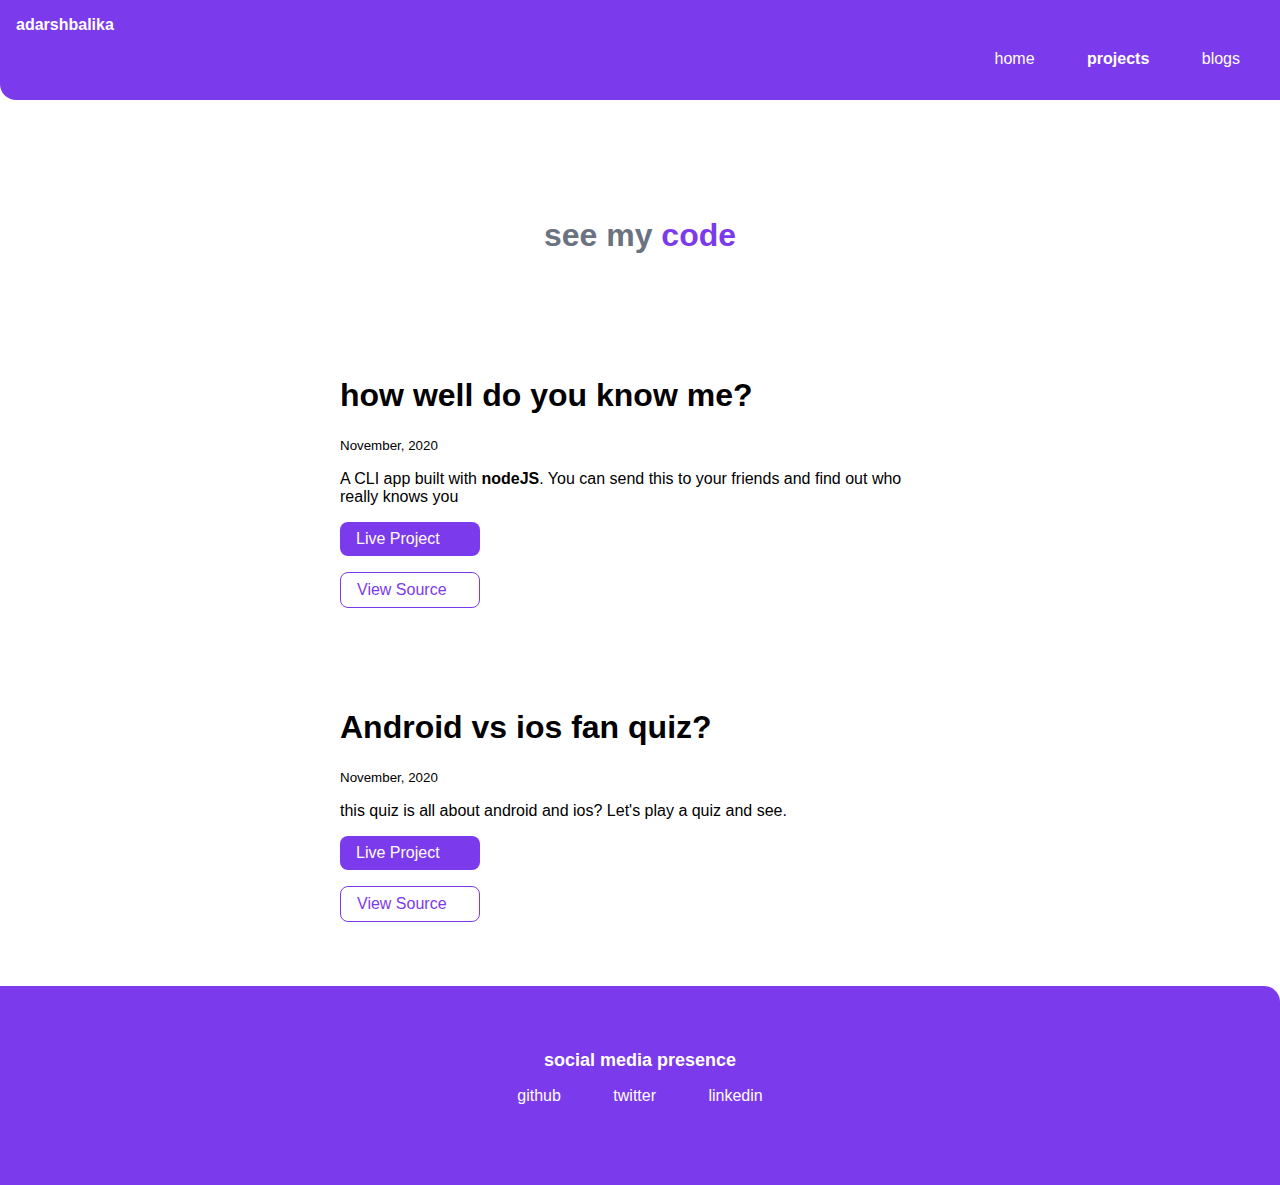
==== projects.html @ f3038d7a "this is my first website" ====
<!DOCTYPE html>
<html lang="en">
<head>
    <meta charset="UTF-8">
    <meta http-equiv="X-UA-Compatible" content="IE=edge">
    <meta name="viewport" content="width=device-width, initial-scale=1.0">
    <title>Projects | adarsh balak </title>
    <link rel="stylesheet" href="/style.css">
    <title>Blogs | adarshbalak </title>
</head>
<body>
    <nav class="navigation container">
        <div class="nav-brand">adarshbalika</div>
        <ul class="list-non-bullet nav-pills">
            <li class="list-item-inline">
                <a class="link" href="/">home</a>
            </li>
            <li class="list-item-inline">
                <a class="link link-active" href="/projects.html">projects</a>
            </li>
            <li class="list-item-inline">
                <a class="link" href="/blogs.html">blogs</a>
            </li>
        </ul>
    </nav>

    <header class="hero">
        <h1 class="hero-heading">see my <span class="heading-inverted"> code</span></h1>
    </header>

    <ul class="list-non-bullet">

        <li>
            <article class="showcase-list container container-center ">
                <h1>how well do you know me?</h1>
                <small>November, 2020</small>
                <p>A CLI app built with <strong>nodeJS</strong>. You can send this to your friends and find out who really knows you</p>   
                <a class="link link-primary" href="https://replit.com/@techforfor/markOnejs#index.js">Live Project</a>
                <a class="link link-secondary" href="https://github.com/aniketnimkar/markOne.js">View Source</a>
            </article>   
        </li>
        <li>
            <article class="showcase-list container container-center ">
                <h1>Android vs ios fan quiz?</h1>
            <small>November, 2020</small>
            <p>this quiz is all about android and ios? Let's play a quiz and see.</p>
            <a class="link link-primary" href="https://replit.com/@techforfor/markTwojs#index.js">Live Project</a>
            <a class="link link-secondary" href="https://github.com/aniketnimkar/markTwo.js">View Source</a>
            </article>
            
        </li>

    </ul>

    <footer class="footer">
        <div class="footer-header">social media presence</div>
        <ul class="social-links list-non-bullet">
            <li class="list-item-inline">
                <a class="link" href="https://github.com/aniketnimkar">
                    github
                </a>
            </li>
            <li class="list-item-inline">
                <a class="link" href="https://twitter.com/nimkar_aniket">
                    twitter
                </a>
            </li>
            <li class="list-item-inline">
                <a class="link" href="https://www.linkedin.com/in/aniket-nimkar-a95b53118/">
                    linkedin
                </a>
            </li>
            
        </ul>
    </footer>

</body>
</html>
---- style.css ----
@import url('https://fonts.googleapis.com/css2?family=Oswald&display=swap');


    :root {
        --primary-color: #7C3AED;
        --off-white: #F3F4F6;
        --dark-gray: #6B7280;
    }
    
    body {
        font-family: 'Montserrat', sans-serif;
        margin: 0px
    }
    
    hr {
        margin: 2rem 0rem;
    }
    
    /** spaces **/
    
    .margin-md {
        margin: 2rem;
    }
    
    /** container **/
    .container {
        padding: 0rem 1rem;
    }
    
    .container-center {
        max-width: 600px;
        margin: auto;
    }
    
    /** links **/
    .link {
        box-sizing: border-box;
        text-decoration: none;
        padding: 0.5rem 1rem;
    }
    
    .link-primary {
        background-color: var(--primary-color);
        border-radius: 0.5rem;
        color: white;
        display: block;
        max-width: 140px;
        margin: 1rem 1rem 1rem 0rem;
    }
    
    .link-secondary {
        color: var(--primary-color);
        border-radius: 0.5rem;
        border: 1px solid var(--primary-color);
        display: block;
        max-width: 140px;
        margin: 1rem 1rem 1rem 0rem;
    }
    
    /** look into BEM naming convention for CSS **/
    
    /** lists **/
    
    .list-non-bullet {
        list-style: none;
        padding-inline-start: 0px;
    }
    
    .list-item-inline {
        display: inline;
        padding: 0rem 0.5rem;
    }
    
    /** navigation **/
    
    .navigation {
        background-color: var(--primary-color);
        color: white;
        padding: 1rem;
        border-bottom-left-radius: 1rem;
    }
    
    .navigation .nav-brand {
        font-weight: bold;
    }
    
    .navigation .nav-pills {
        text-align: right;
    }
    
    .navigation .link {
        color: white;
    }
    
    .navigation .link-active {
        font-weight: bold;
    }
    
    /** header **/
    
    .hero {
        padding: 2rem;
        padding-top: 5rem;
    
    }
    
    .hero .hero-img {
        max-width: 80%;
        width: 350px;
        display: block;
        margin: auto;
    }
    
    .hero .hero-heading {
        text-align: center;
        padding-top: 1rem;
        color: var(--dark-gray);
    }
    
    .hero .hero-heading .heading-inverted {
        color: var(--primary-color);
    }
    
    /** sections **/
    
    .section {
        padding: 2rem;
    }
    
    .section h1 {
        text-align: center;
    
    }
    
    .ow {
        background-color: var(--off-white);
    }
    
    /** footers **/
    
    .footer {
        background-color: var(--primary-color);
        padding: 4rem 1rem;
        text-align: center;
        color: white;
        border-top-right-radius: 1rem;
    }
    
    .footer .link {
        color: white
    }
    
    .footer .footer-header {
        font-weight: bold;
        font-size: large;
    }
    
    .footer ul {
        padding-inline-start: 0px;
    }
    
    /** projects **/
    .showcase-list {
        padding: 2rem;
    }
    
    /** blogs **/
    .showcase-blog {
        padding-bottom: 6rem;
    }
    /* :root {
        --primary-color: #7C3AED;
        --off-white:#c3cada;
        --dark-gray: #27272a;
    }

    body {
        font-family: 'Oswald', sans-serif;
    }

    hr {
        margin: 1rem 0rem;
    }

    /* container */

    /* .container {
        padding: 0rem 1rem;
    }

    .container-center {
        max-width: 600px;
        margin: auto;
    }

    /* links */
    /* .link {
        text-decoration: none;
        padding: 0.5rem 1rem;
        
    }

    .link-primary {
        background-color: var(--primary-color);
        border-radius: 0.5rem;
        color: rgb(255, 255, 255);
        
    }

    .link-secondary {
        color: var(--primary-color);
        border-radius: 0.5rem;
        border: 1px solid var(--primary-color);
    } */ 


    /* list */

    /* .non-bullet-list {
        list-style: none;
    }

    .list-item-inline {
        display: inline;
        padding: 0rem 0.5rem;
    } */

    /* navigation */

    /* .navigation {
        background-color: var(--primary-color);
        color: white;
        padding: 1rem;
        border-bottom-left-radius: 1rem;
    }

    .navigation .nav-brand {
        font-weight: bold;
        font-size: 1.5rem;
    }

    .navigation .nav-pills {
        text-align: right;
        font-size: 1.1rem;
    }

    .navigation .link {
        color: white;
    } */

    /* header */

    /* .hero {
        padding: 2rem;
    }

    .hero .hero-img {
        max-width: 350px;
        display: block;
        margin: auto;
    }

    .hero .hero-heading {
        padding-top: 1rem;
        color: gray;
        text-align: center;
    } */

    /* section */
    /* .section h1, p {
        text-align: center;
        padding: 0rem;
    }

     ow{
        background-color: var(--off-white);
    } */


   /* footer  */

   /* footer{
    background-color: var(--dark-gray);
    padding: 2rem 1rem;
    text-align: center;
    color: white;
    border-top-right-radius: 1rem;
   }

   .footer .link{
    color: white;
    padding-inline-start:0px;
    text-align: center;
   }

   .footer .footer-header {
    font-weight: bold;
    font-size: large;
   } */
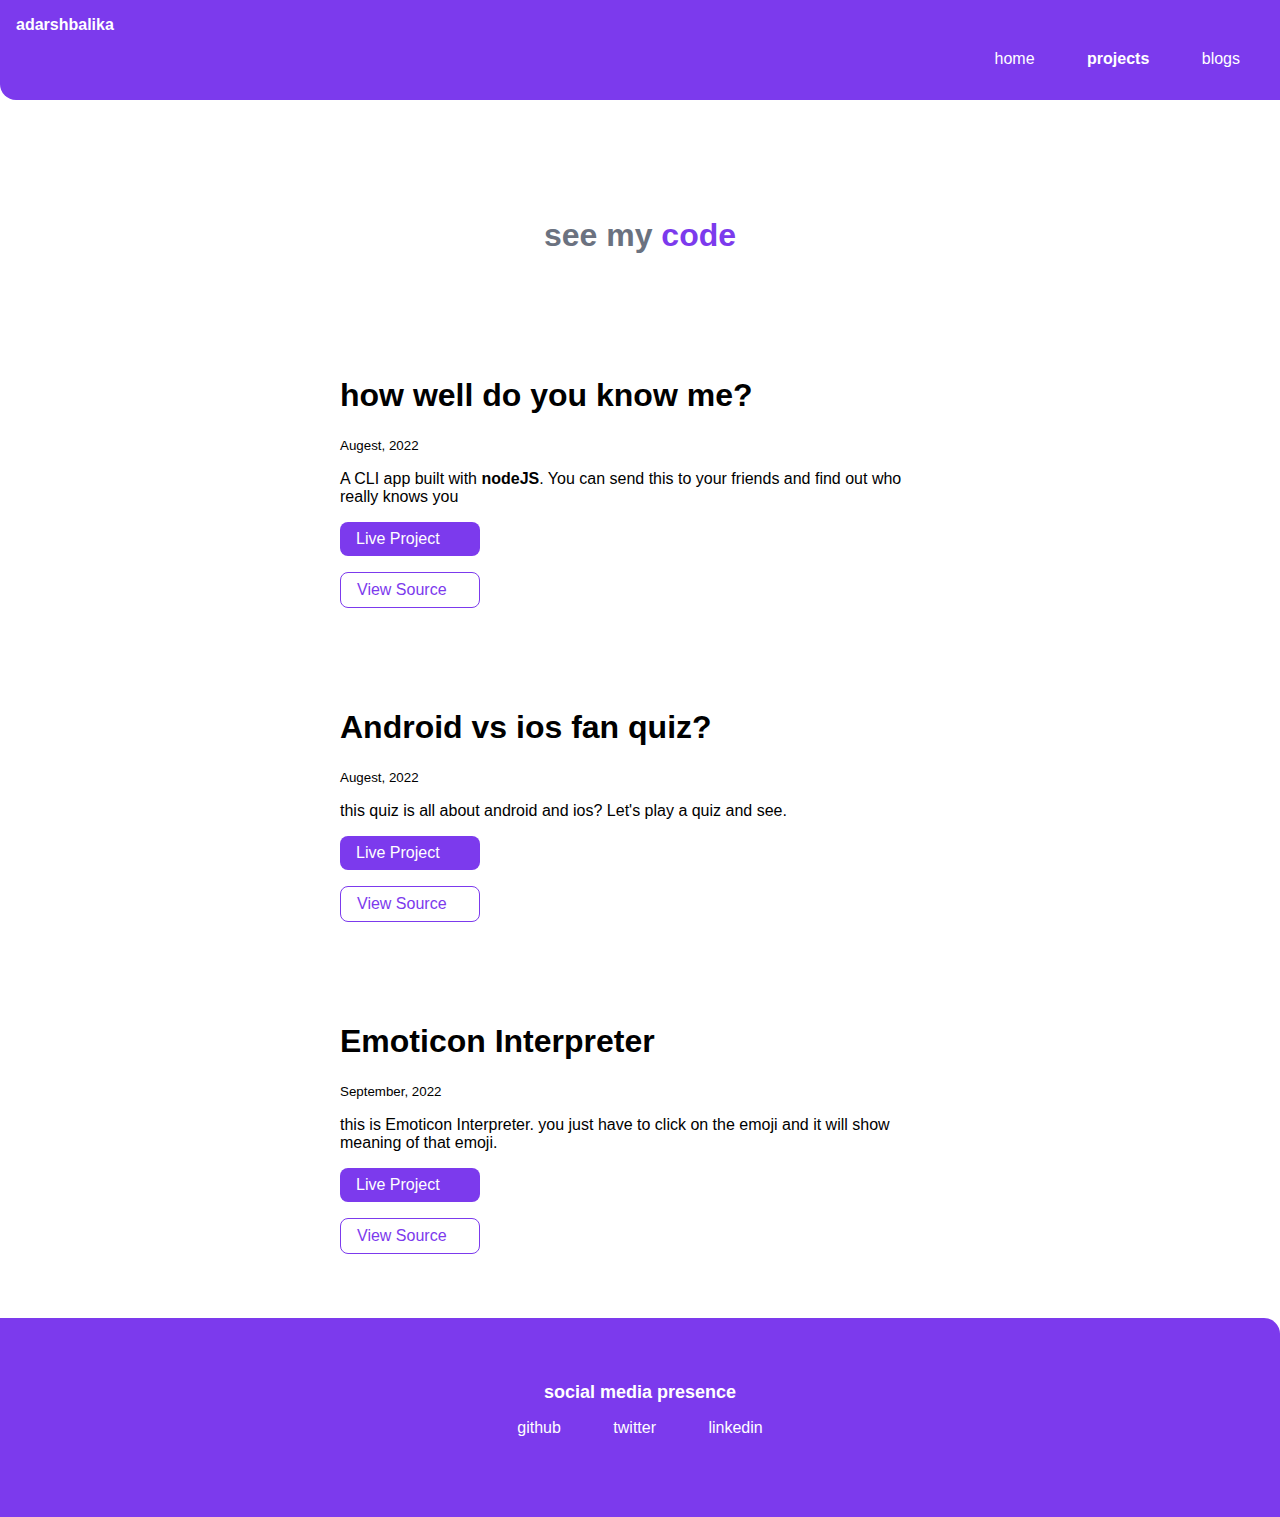
==== commit d8b29830: "added mark8." ====
--- a/projects.html
+++ b/projects.html
@@ -33,7 +33,7 @@
         <li>
             <article class="showcase-list container container-center ">
                 <h1>how well do you know me?</h1>
-                <small>November, 2020</small>
+                <small>Augest, 2022</small>
                 <p>A CLI app built with <strong>nodeJS</strong>. You can send this to your friends and find out who really knows you</p>   
                 <a class="link link-primary" href="https://replit.com/@techforfor/markOnejs#index.js">Live Project</a>
                 <a class="link link-secondary" href="https://github.com/aniketnimkar/markOne.js">View Source</a>
@@ -42,12 +42,20 @@
         <li>
             <article class="showcase-list container container-center ">
                 <h1>Android vs ios fan quiz?</h1>
-            <small>November, 2020</small>
+            <small>Augest, 2022</small>
             <p>this quiz is all about android and ios? Let's play a quiz and see.</p>
             <a class="link link-primary" href="https://replit.com/@techforfor/markTwojs#index.js">Live Project</a>
             <a class="link link-secondary" href="https://github.com/aniketnimkar/markTwo.js">View Source</a>
             </article>
-            
+        </li>
+        <li>
+            <article class="showcase-list container container-center ">
+                <h1>Emoticon Interpreter</h1>
+            <small>September, 2022</small>
+            <p>this is Emoticon Interpreter. you just have to click on  the emoji and it will show meaning of that emoji.</p>
+            <a class="link link-primary" href="https://9v7fwd.csb.app/">Live Project</a>
+            <a class="link link-secondary" href="https://codesandbox.io/s/emoji-interpreter-9v7fwd">View Source</a>
+            </article>
         </li>
 
     </ul>
